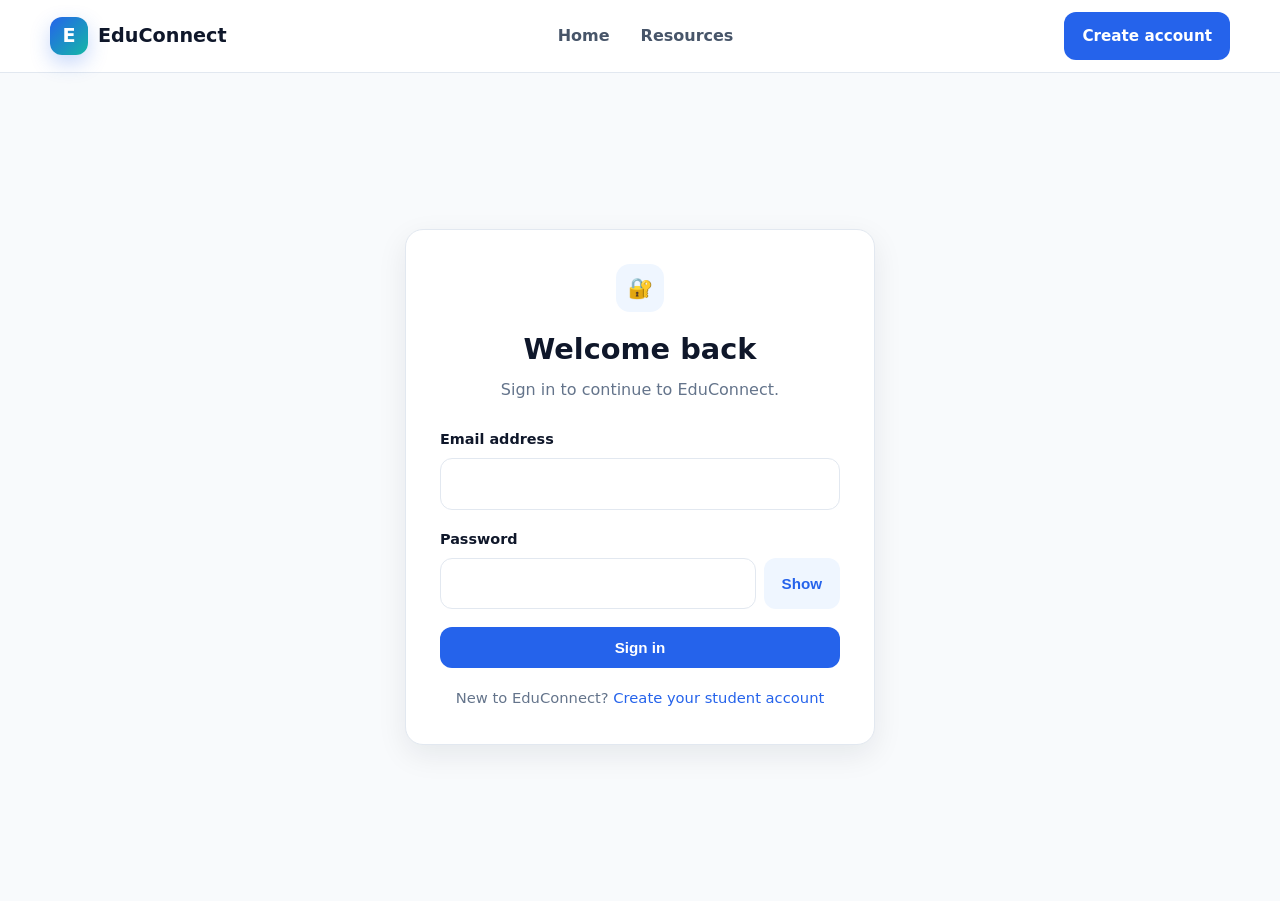
==== login.html @ fc398692 "Initial commit" ====
<!doctype html><html lang="en"><head><meta charset="UTF-8"><meta name="viewport" content="width=device-width,initial-scale=1"><title>Sign in | EduConnect</title><link rel="stylesheet" href="style.css"></head>
<body><header class="site-header"><div class="container nav"><a class="logo" href="index.html"><span class="logo-mark">E</span>EduConnect</a><ul class="nav-links"><li><a href="index.html">Home</a></li><li><a href="resources.php">Resources</a></li></ul><div class="nav-actions"><a class="btn btn-primary" href="register.html">Create account</a></div></div></header>
<main class="form-wrap"><section class="form-card narrow"><div class="form-header"><div class="icon-box" style="margin:0 auto 14px">🔐</div><h1>Welcome back</h1><p>Sign in to continue to EduConnect.</p></div><div id="login-error" class="alert alert-danger" style="display:none"></div><form action="login_process.php" method="POST" data-loading><div class="form-group"><label>Email address</label><input type="email" name="email" autocomplete="email" required></div><div class="form-group"><label>Password</label><div style="display:flex;gap:8px"><input id="password" type="password" name="password" required><button type="button" class="btn btn-soft" data-password-toggle="password">Show</button></div></div><button class="btn btn-primary btn-block" type="submit">Sign in</button></form><div class="form-footer">New to EduConnect? <a href="register.html">Create your student account</a></div></section></main><script src="script.js"></script><script>const e=new URLSearchParams(location.search).get("error");if(e){const b=document.getElementById("login-error");b.textContent=e==="invalid"?"Incorrect email or password. Please try again.":"Something went wrong. Please try again.";b.style.display="block"}</script></body></html>
---- style.css ----
:root{--primary:#2563eb;--primary-dark:#1d4ed8;--accent:#14b8a6;--ink:#0f172a;--muted:#64748b;--bg:#f8fafc;--surface:#fff;--border:#e2e8f0;--success:#16a34a;--danger:#dc2626;--shadow:0 10px 30px rgba(15,23,42,.08);--shadow-lg:0 20px 50px rgba(15,23,42,.12);--radius:18px}
*{box-sizing:border-box;margin:0;padding:0}html{scroll-behavior:smooth}body{font-family:Inter,system-ui,-apple-system,"Segoe UI",Roboto,Arial,sans-serif;color:var(--ink);background:var(--bg);line-height:1.6}a{color:var(--primary);text-decoration:none}.container{width:min(1180px,calc(100% - 40px));margin:auto}
.site-header{position:sticky;top:0;z-index:1000;background:rgba(255,255,255,.95);backdrop-filter:blur(14px);border-bottom:1px solid var(--border)}.nav{min-height:72px;display:flex;align-items:center;justify-content:space-between;gap:18px}.logo{display:flex;align-items:center;gap:10px;color:var(--ink);font-weight:800;font-size:1.2rem}.logo-mark{width:38px;height:38px;border-radius:12px;display:grid;place-items:center;color:#fff;background:linear-gradient(135deg,var(--primary),var(--accent));box-shadow:0 8px 20px rgba(37,99,235,.25)}
.nav-links{display:flex;align-items:center;gap:5px;list-style:none}.nav-links a{color:#475569;font-weight:650;padding:10px 13px;border-radius:10px}.nav-links a:hover,.nav-links a.active{color:var(--primary);background:#eff6ff}.nav-actions{display:flex;align-items:center;gap:9px}
.btn{display:inline-flex;align-items:center;justify-content:center;gap:8px;border:0;border-radius:12px;padding:12px 18px;font-weight:750;cursor:pointer;transition:.2s;font-size:.95rem}.btn:hover{transform:translateY(-1px);box-shadow:0 10px 22px rgba(15,23,42,.12)}.btn-primary{background:var(--primary);color:#fff}.btn-primary:hover{background:var(--primary-dark);color:#fff}.btn-soft{background:#eff6ff;color:var(--primary)}.btn-danger{background:#fee2e2;color:#b91c1c}.btn-block{width:100%}
.hero{padding:96px 0 88px;background:radial-gradient(circle at 10% 20%,rgba(20,184,166,.22),transparent 30%),radial-gradient(circle at 90% 10%,rgba(37,99,235,.25),transparent 32%),linear-gradient(135deg,#0f172a,#172554);color:#fff}.hero-grid{display:grid;grid-template-columns:1.2fr .8fr;gap:50px;align-items:center}.eyebrow{display:inline-flex;padding:7px 12px;border-radius:999px;background:rgba(255,255,255,.1);border:1px solid rgba(255,255,255,.16);font-size:.82rem;font-weight:700;margin-bottom:18px}.hero h1{font-size:clamp(2.5rem,6vw,4.6rem);line-height:1.03;letter-spacing:-.04em}.hero h1 span{color:#67e8f9}.hero p{max-width:650px;color:#cbd5e1;font-size:1.1rem;margin:22px 0 30px}.hero-actions{display:flex;gap:12px;flex-wrap:wrap}.hero .btn-primary{background:#fff;color:#1d4ed8}.hero-card{background:rgba(255,255,255,.09);border:1px solid rgba(255,255,255,.15);border-radius:24px;padding:28px;box-shadow:var(--shadow-lg)}.stat-list{display:grid;gap:12px;margin-top:16px}.stat-item{display:flex;justify-content:space-between;padding:15px;border-radius:14px;background:rgba(255,255,255,.08)}
.section{padding:78px 0}.section-head{text-align:center;max-width:720px;margin:0 auto 40px}.section-head h2{font-size:2rem}.section-head p,.feature-card p,.page-title p,.dashboard-hero p{color:var(--muted)}.features,.resource-grid{display:grid;grid-template-columns:repeat(3,1fr);gap:20px}.feature-card,.resource-card,.dashboard-card,.form-card{background:var(--surface);border:1px solid var(--border);border-radius:var(--radius);box-shadow:var(--shadow)}.feature-card{padding:28px;transition:.2s}.feature-card:hover,.resource-card:hover{transform:translateY(-3px);box-shadow:var(--shadow-lg)}.icon-box{width:48px;height:48px;border-radius:14px;display:grid;place-items:center;background:#eff6ff;color:var(--primary);font-size:1.25rem;margin-bottom:18px}.feature-card h3{margin-bottom:8px}
.info-band{background:#0f172a;color:#fff;padding:55px 0}.info-grid{display:grid;grid-template-columns:repeat(3,1fr);gap:20px;text-align:center}.info-grid strong{display:block;font-size:2rem}.info-grid span{color:#94a3b8}.site-footer{background:#0b1220;color:#94a3b8;padding:30px 0}.footer-inner{display:flex;justify-content:space-between;gap:20px}
.page{padding:48px 0 80px}.page-title{margin-bottom:26px}.page-title h1{font-size:2.2rem}.search-bar{display:flex;gap:10px;margin:22px 0 30px}.search-bar input{flex:1}
input,select,textarea{width:100%;border:1px solid var(--border);background:#fff;border-radius:12px;padding:12px 14px;font:inherit;color:var(--ink);outline:none;transition:.2s}input:focus,select:focus,textarea:focus{border-color:#93c5fd;box-shadow:0 0 0 4px #dbeafe}textarea{resize:vertical}label{display:block;font-weight:700;font-size:.9rem;margin-bottom:7px}.form-group{margin-bottom:18px}.form-row{display:grid;grid-template-columns:1fr 1fr;gap:16px}.help{font-size:.82rem;color:var(--muted);margin-top:5px}
.form-wrap{min-height:calc(100vh - 72px);display:grid;place-items:center;padding:45px 20px}.form-card{width:min(650px,100%);padding:34px}.form-card.narrow{width:min(470px,100%)}.form-header{text-align:center;margin-bottom:25px}.form-header h1{font-size:1.8rem}.form-header p{color:var(--muted);margin-top:5px}.form-footer{text-align:center;margin-top:18px;color:var(--muted);font-size:.92rem}.alert{padding:13px 15px;border-radius:12px;margin-bottom:18px;font-weight:600}.alert-success{background:#dcfce7;color:#166534}.alert-danger{background:#fee2e2;color:#991b1b}.notice{padding:15px;border-radius:14px;background:#f8fafc;border:1px solid var(--border);color:var(--muted);margin-bottom:20px}
.resource-card{padding:22px;display:flex;flex-direction:column;min-height:285px;transition:.2s}.resource-card h3{font-size:1.1rem;margin:12px 0 8px}.resource-card p{color:var(--muted);font-size:.92rem}.resource-meta{display:flex;justify-content:space-between;gap:10px;color:var(--muted);font-size:.82rem;margin:15px 0}.badge{display:inline-flex;width:max-content;padding:5px 10px;border-radius:999px;background:#eff6ff;color:var(--primary);font-size:.75rem;font-weight:800;text-transform:capitalize}.empty{padding:45px;text-align:center;border:1px dashed #cbd5e1;border-radius:18px;color:var(--muted);background:#fff}
.dashboard-hero{padding:42px 0 25px}.dashboard-hero h1{font-size:2.3rem}.dashboard-stats{display:grid;grid-template-columns:repeat(3,1fr);gap:18px;margin-bottom:28px}.dashboard-card{padding:24px}.dashboard-card .number{font-size:2.2rem;font-weight:800;margin:6px 0}.dashboard-card small{color:var(--muted)}.dashboard-section{margin-top:28px}.dashboard-section h2{margin-bottom:15px}.table-wrap{overflow:auto;background:#fff;border:1px solid var(--border);border-radius:18px}table{width:100%;border-collapse:collapse;min-width:650px}th,td{text-align:left;padding:14px 16px;border-bottom:1px solid var(--border)}th{font-size:.82rem;color:var(--muted);text-transform:uppercase;background:#f8fafc}
@media(max-width:900px){.hero-grid{grid-template-columns:1fr}.features,.resource-grid,.dashboard-stats{grid-template-columns:1fr 1fr}.nav-links{display:none}}
@media(max-width:620px){.container{width:calc(100% - 28px)}.hero{padding:70px 0}.section{padding:55px 0}.features,.resource-grid,.dashboard-stats,.form-row,.info-grid{grid-template-columns:1fr}.search-bar{flex-direction:column}.form-card{padding:24px}.footer-inner{flex-direction:column;text-align:center}}
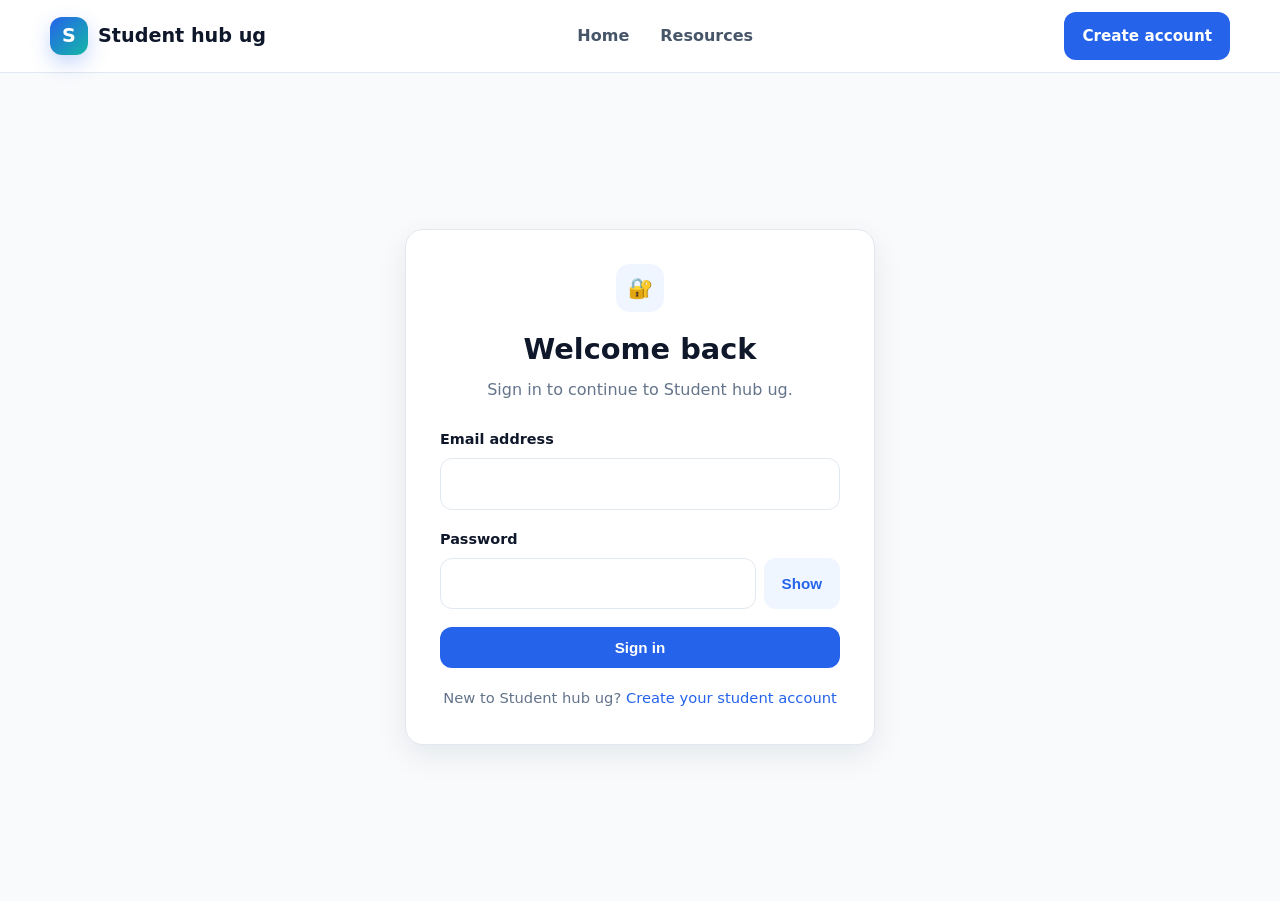
==== commit 4607af6b: "commit 1a2b3c4d5e6f7g8h9i0j" ====
--- a/login.html
+++ b/login.html
@@ -1,3 +1,4 @@
-<!doctype html><html lang="en"><head><meta charset="UTF-8"><meta name="viewport" content="width=device-width,initial-scale=1"><title>Sign in | EduConnect</title><link rel="stylesheet" href="style.css"></head>
-<body><header class="site-header"><div class="container nav"><a class="logo" href="index.html"><span class="logo-mark">E</span>EduConnect</a><ul class="nav-links"><li><a href="index.html">Home</a></li><li><a href="resources.php">Resources</a></li></ul><div class="nav-actions"><a class="btn btn-primary" href="register.html">Create account</a></div></div></header>
-<main class="form-wrap"><section class="form-card narrow"><div class="form-header"><div class="icon-box" style="margin:0 auto 14px">🔐</div><h1>Welcome back</h1><p>Sign in to continue to EduConnect.</p></div><div id="login-error" class="alert alert-danger" style="display:none"></div><form action="login_process.php" method="POST" data-loading><div class="form-group"><label>Email address</label><input type="email" name="email" autocomplete="email" required></div><div class="form-group"><label>Password</label><div style="display:flex;gap:8px"><input id="password" type="password" name="password" required><button type="button" class="btn btn-soft" data-password-toggle="password">Show</button></div></div><button class="btn btn-primary btn-block" type="submit">Sign in</button></form><div class="form-footer">New to EduConnect? <a href="register.html">Create your student account</a></div></section></main><script src="script.js"></script><script>const e=new URLSearchParams(location.search).get("error");if(e){const b=document.getElementById("login-error");b.textContent=e==="invalid"?"Incorrect email or password. Please try again.":"Something went wrong. Please try again.";b.style.display="block"}</script></body></html>
+<!doctype html><html lang="en"><head><meta charset="UTF-8"><meta name="viewport" content="width=device-width,initial-scale=1"><title>Sign in | Student hub ug</title><link rel="stylesheet" href="style.css"></head>
+<body><header class="site-header"><div class="container nav"><a class="logo" href="index.html"><span class="logo-mark">S</span>Student hub ug</a><ul class="nav-links"><li><a href="index.html">Home</a></li><li><a href="resources.php">Resources</a></li></ul><div class="nav-actions"><a class="btn btn-primary" href="register.html">Create account</a></div></div></header>
+<main class="form-wrap"><section class="form-card narrow"><div class="form-header"><div class="icon-box" style="margin:0 auto 14px">🔐</div><h1>Welcome back</h1><p>Sign in to continue to Student hub ug.</p></div><div id="login-error" class="alert alert-danger" style="display:none"></div><form action="login_process.php" method="POST" data-loading><div class="form-group"><label>Email address</label><input type="email" name="email" autocomplete="email" required></div><div class="form-group"><label>Password</label><div style="display:flex;gap:8px"><input id="password" type="password" name="password" required><button type="button" class="btn btn-soft" data-password-toggle="password">Show</button></div></div><button class="btn btn-primary btn-block" type="submit">Sign in</button></form><div class="form-footer">New to Student hub ug? <a href="register.html">Create your student account</a></div></section></main><script src="script.js"></script><script>const e=new URLSearchParams(location.search).get("error");if(e){const b=document.getElementById("login-error");b.textContent=e==="invalid"?"Incorrect email or password. Please try again.":"Something went wrong. Please try again.";b.style.display="block"}</script></body></html>
+
